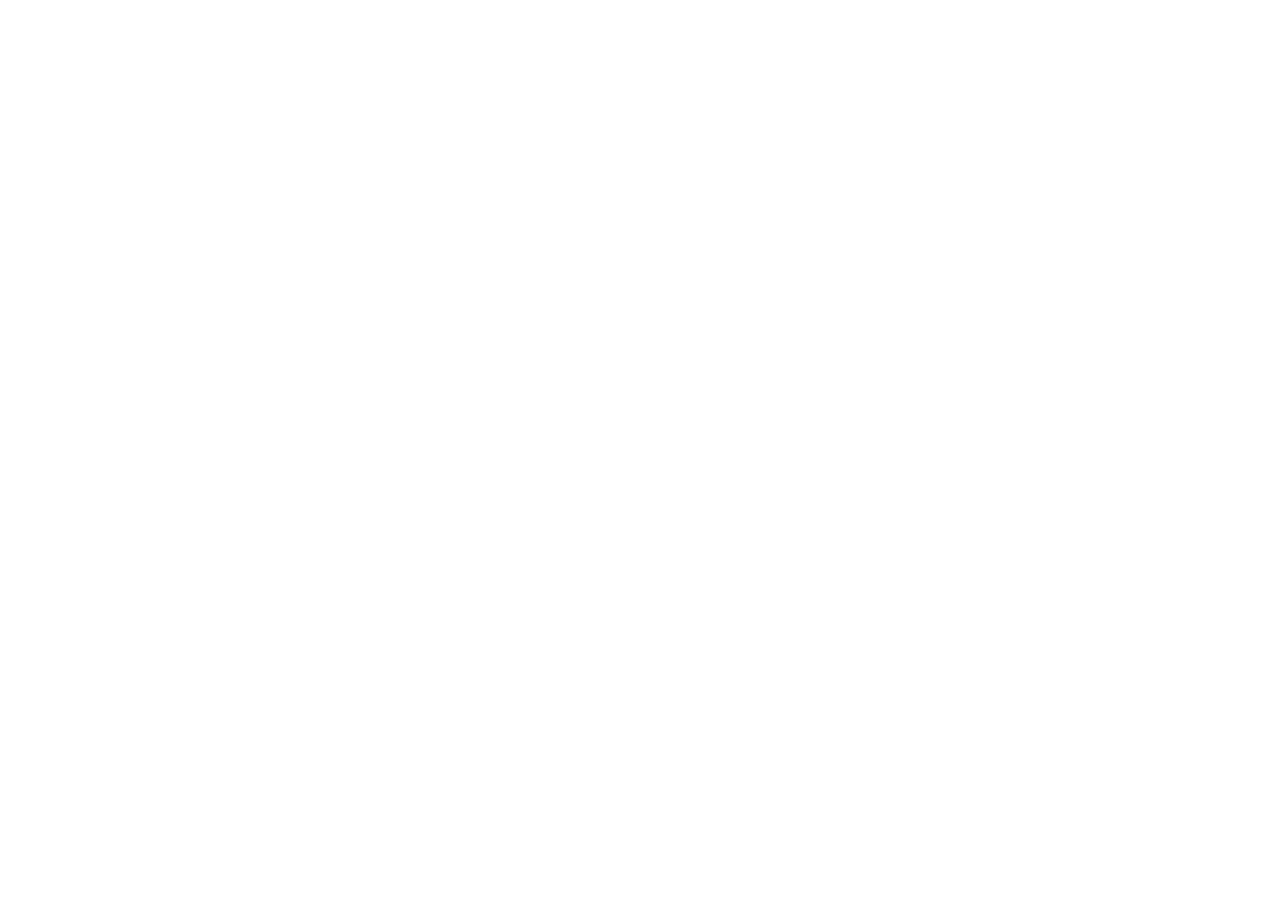
==== index.html @ ac6e1683 "Shuffle" ====
<!DOCTYPE html>
<html lang="en">
  <head>
    <meta charset="utf-8" />
    <link rel="icon" href="%PUBLIC_URL%/favicon.ico" />
    <meta name="viewport" content="width=device-width, initial-scale=1" />
    <meta name="theme-color" content="#000000" />
    <meta
      name="description"
      content="Web site created using the Shuffle Editor"
    />
    <link rel="apple-touch-icon" href="%PUBLIC_URL%/logo192.png" />
    <!--
      manifest.json provides metadata used when your web app is installed on a
      user's mobile device or desktop. See https://developers.google.com/web/fundamentals/web-app-manifest/
    -->
    <link rel="manifest" href="%PUBLIC_URL%/manifest.json" />
    <!--
      Notice the use of %PUBLIC_URL% in the tags above.
      It will be replaced with the URL of the `public` folder during the build.
      Only files inside the `public` folder can be referenced from the HTML.

      Unlike "/favicon.ico" or "favicon.ico", "%PUBLIC_URL%/favicon.ico" will
      work correctly both with client-side routing and a non-root public URL.
      Learn how to configure a non-root public URL by running `npm run build`.
    -->
    <link rel="stylesheet" href="css/bootstrap/bootstrap.min.css">
    <link rel="stylesheet" href="css/bootstrap/bootstrap.min.css">
    <script src="js/main.js"></script>
    <title>React App</title>
  </head>
  <body class="">
    <noscript>You need to enable JavaScript to run this app.</noscript>
    <div id="root" class=""></div>
    <!--
      This HTML file is a template.
      If you open it directly in the browser, you will see an empty page.

      You can add webfonts, meta tags, or analytics to this file.
      The build step will place the bundled scripts into the <body> tag.

      To begin the development, run `npm start` or `yarn start`.
      To create a production bundle, use `npm run build` or `yarn build`.
    -->
    <script src="js/jquery/jquery.min.js"></script>
    <script src="js/popper/popper.min.js"></script>
    <script src="js/bootstrap/bootstrap.min.js"></script>
  </body>
</html>
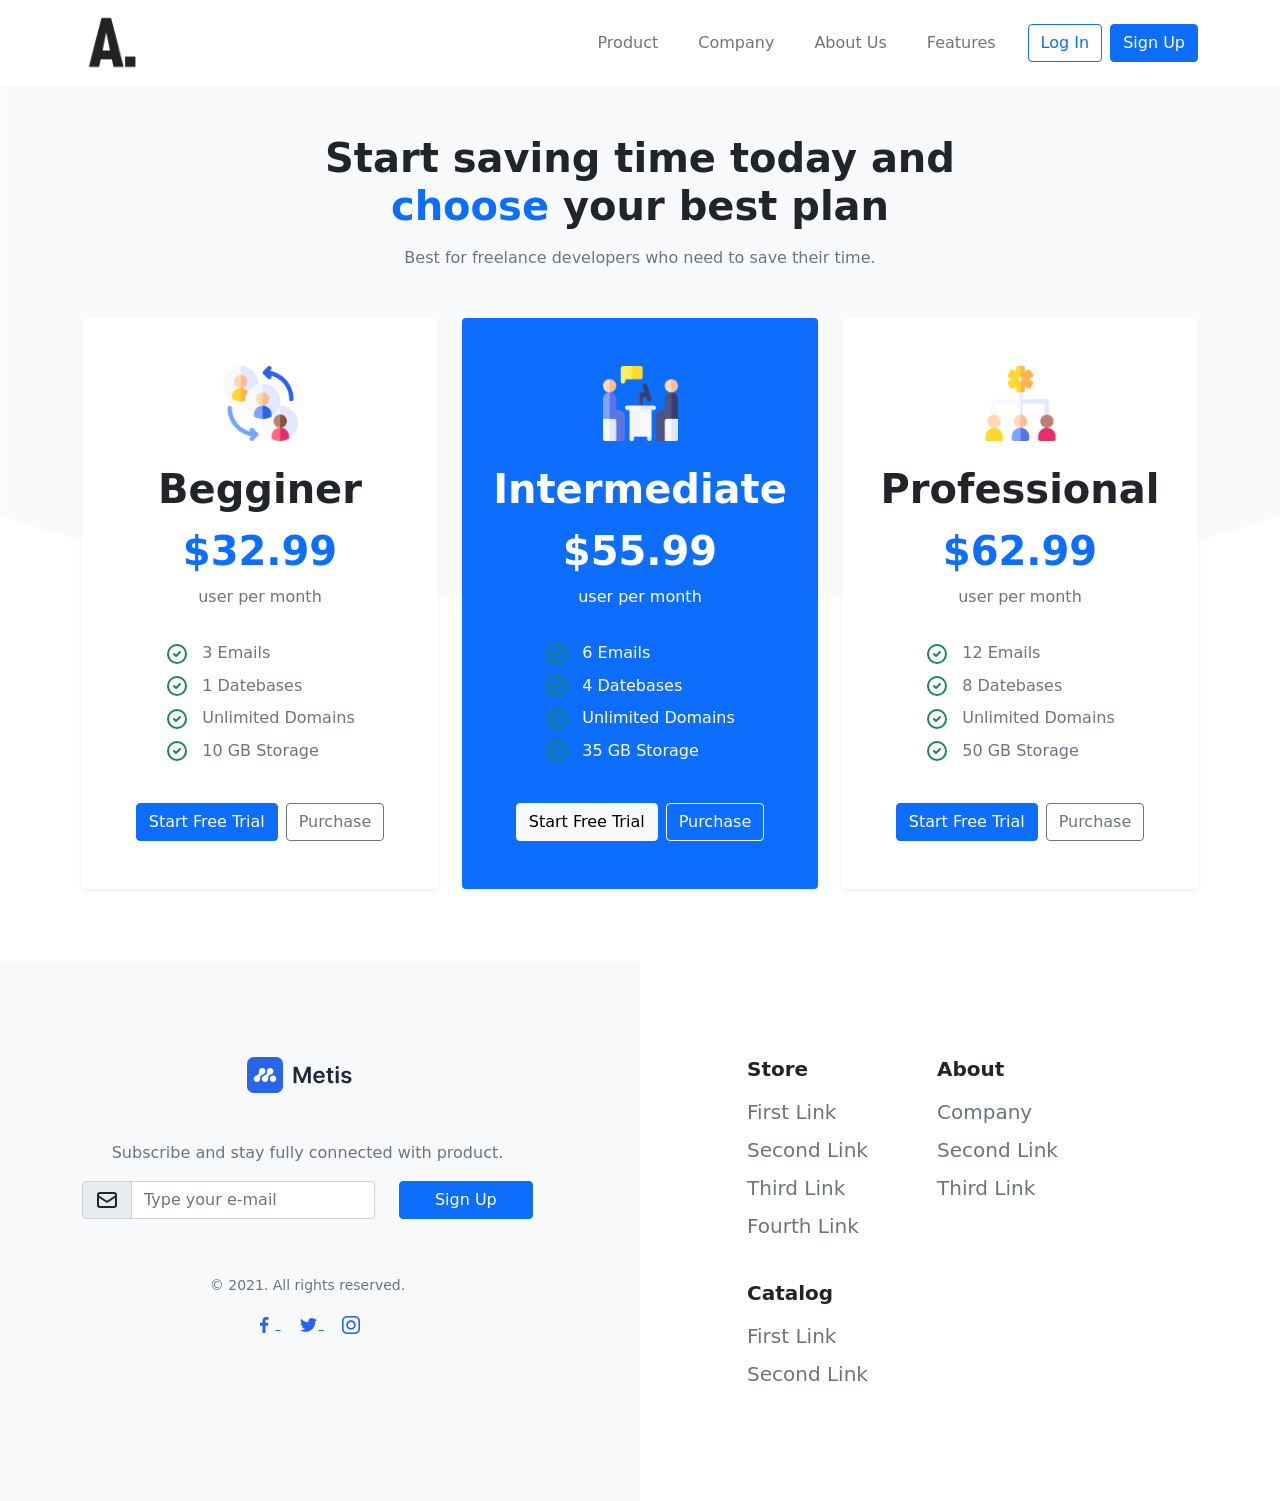
==== commit a379c7fb: "Test" ====
--- a/index.html
+++ b/index.html
@@ -1,49 +1,276 @@
 <!DOCTYPE html>
 <html lang="en">
-  <head>
-    <meta charset="utf-8" />
-    <link rel="icon" href="%PUBLIC_URL%/favicon.ico" />
-    <meta name="viewport" content="width=device-width, initial-scale=1" />
-    <meta name="theme-color" content="#000000" />
-    <meta
-      name="description"
-      content="Web site created using the Shuffle Editor"
-    />
-    <link rel="apple-touch-icon" href="%PUBLIC_URL%/logo192.png" />
-    <!--
-      manifest.json provides metadata used when your web app is installed on a
-      user's mobile device or desktop. See https://developers.google.com/web/fundamentals/web-app-manifest/
-    -->
-    <link rel="manifest" href="%PUBLIC_URL%/manifest.json" />
-    <!--
-      Notice the use of %PUBLIC_URL% in the tags above.
-      It will be replaced with the URL of the `public` folder during the build.
-      Only files inside the `public` folder can be referenced from the HTML.
-
-      Unlike "/favicon.ico" or "favicon.ico", "%PUBLIC_URL%/favicon.ico" will
-      work correctly both with client-side routing and a non-root public URL.
-      Learn how to configure a non-root public URL by running `npm run build`.
-    -->
+<head>
+    <title>Page title</title>
+    <meta charset="utf-8">
+    <meta name="viewport" content="width=device-width, initial-scale=1, shrink-to-fit=no">
     <link rel="stylesheet" href="css/bootstrap/bootstrap.min.css">
-    <link rel="stylesheet" href="css/bootstrap/bootstrap.min.css">
+    <link rel="icon" type="image/png" sizes="32x32" href="shuffle-for-bootstrap.png">
+</head>
+<body>
+    <div class="">
+                        
+      <section>
+        <nav class="navbar navbar-expand-lg navbar-light">
+          <div class="container">
+            <a class="navbar-brand" href="index.html"><img src="images/Favicon.png" alt="AtWorkStudio" width="60"></a>
+            <button class="navbar-toggler" type="button" data-toggle="side-menu" data-target="#sideMenu05" aria-controls="sideMenu05" aria-expanded="false" aria-label="Toggle navigation">
+              <span class="navbar-toggler-icon"></span>
+            </button>
+            <div class="collapse navbar-collapse" id="navbarExample">
+              <ul class="ms-auto me-4 navbar-nav">
+                <li class="nav-item me-4"><a class="nav-link" href="#">Product</a></li>
+                <li class="nav-item me-4"><a class="nav-link" href="company.html">Company</a></li>
+                <li class="nav-item me-4"><a class="nav-link" href="#">About Us</a></li>
+                <li class="nav-item"><a class="nav-link" href="#">Features</a></li>
+              </ul>
+              <div>
+      <a class="btn btn-outline-primary me-2" href="#">Log In</a><a class="btn btn-primary" href="#">Sign Up</a>
+      </div>
+            </div>
+          </div>
+        </nav>
+        <div class="d-none fixed-top top-0 bottom-0" id="sideMenu05">
+          <div class="position-absolute top-0 end-0 bottom-0 start-0 bg-dark" style="opacity: 0.7"></div>
+          <nav class="navbar navbar-light position-absolute top-0 bottom-0 start-0 w-75 pt-3 pb-4 px-4 bg-white" style="overflow-y: auto;">
+            <div class="d-flex flex-column w-100 h-100">
+              <div class="d-flex justify-content-between mb-4">
+                <a href="#"><img src="images/Favicon.png" alt="AtWorkStudio" width="60"></a>
+                <button class="btn-close" type="button" data-toggle="side-menu" data-target="#sideMenu05" aria-controls="sideMenu05" aria-label="Close"></button>
+              </div>
+              <div>
+                <ul class="navbar-nav mb-4">
+                  <li class="nav-item"><a class="nav-link" href="#">Product</a></li>
+                  <li class="nav-item"><a class="nav-link" href="#">Company</a></li>
+                  <li class="nav-item"><a class="nav-link" href="#">About Us</a></li>
+                  <li class="nav-item"><a class="nav-link" href="#">Features</a></li>
+                </ul>
+                <div class="border-top pt-4 mb-5">
+      <a class="btn btn-outline-primary w-100 mb-2" href="#">Log in</a><a class="btn btn-primary w-100" href="#">Sign up</a>
+      </div>
+              </div>
+              <div class="mt-auto">
+                <p>
+                  <span>Get in Touch</span>
+                  <a href="#">info@example.com</a>
+                </p>
+                <a class="me-2" href="#">
+                  <img src="metis-assets/icons/facebook-blue.svg" alt="">
+                </a>
+                <a class="me-2" href="#">
+                  <img src="metis-assets/icons/twitter-blue.svg" alt="">
+                </a>
+                <a class="me-2" href="#">
+                  <img src="metis-assets/icons/instagram-blue.svg" alt="">
+                </a>
+              </div>
+            </div>
+          </nav>
+        </div>
+      </section>
+                        
+      <section class="py-5" style="background-image: url('metis-assets/backgrounds/intersect.svg'); background-size: contain; background-repeat: no-repeat; background-position: top;">
+        <div class="container">
+          <div class="row mb-5">
+            <div class="col-12 col-md-8 col-lg-7 mx-auto text-center">
+              <h2 class="mb-3 fs-1 fw-bold">
+                <span>Start saving time today and</span>
+                <span class="text-primary">choose</span>
+                <span>your best plan</span>
+              </h2>
+              <p class="mb-0 text-muted">Best for freelance developers who need to save their time.</p>
+            </div>
+          </div>
+          <div class="row">
+            <div class="col-12 col-md-6 col-lg-4 mb-4">
+              <div class="px-3 py-5 text-center bg-white rounded shadow-sm">
+                <img class="mb-4 img-fluid mx-auto" width="75" height="75" src="metis-assets/illustrations/people.png" alt="">
+                <h3 class="mb-2 fs-1 fw-bold">Begginer</h3>
+                <span class="fs-1 fw-bold text-primary">$32.99</span>
+                <p class="mt-1 text-muted">user per month</p>
+                <div class="my-4 py-2 d-flex justify-content-center">
+                  <ul class="list-unstyled text-start text-muted mb-0">
+                    <li class="mb-2">
+                      <svg class="me-2 text-success" width="24" height="24" xmlns="http://www.w3.org/2000/svg" fill="none" viewbox="0 0 24 24" stroke="currentColor">
+                        <path stroke-linecap="round" stroke-linejoin="round" stroke-width="2" d="M9 12l2 2 4-4m6 2a9 9 0 11-18 0 9 9 0 0118 0z"></path>
+                      </svg>
+                      <span>3 Emails</span>
+                    </li>
+                    <li class="mb-2">
+                      <svg class="me-2 text-success" width="24" height="24" xmlns="http://www.w3.org/2000/svg" fill="none" viewbox="0 0 24 24" stroke="currentColor">
+                        <path stroke-linecap="round" stroke-linejoin="round" stroke-width="2" d="M9 12l2 2 4-4m6 2a9 9 0 11-18 0 9 9 0 0118 0z"></path>
+                      </svg>
+                      <span>1 Datebases</span>
+                    </li>
+                    <li class="mb-2">
+                      <svg class="me-2 text-success" width="24" height="24" xmlns="http://www.w3.org/2000/svg" fill="none" viewbox="0 0 24 24" stroke="currentColor">
+                        <path stroke-linecap="round" stroke-linejoin="round" stroke-width="2" d="M9 12l2 2 4-4m6 2a9 9 0 11-18 0 9 9 0 0118 0z"></path>
+                      </svg>
+                      <span>Unlimited Domains</span>
+                    </li>
+                    <li class="mb-2">
+                      <svg class="me-2 text-success" width="24" height="24" xmlns="http://www.w3.org/2000/svg" fill="none" viewbox="0 0 24 24" stroke="currentColor">
+                        <path stroke-linecap="round" stroke-linejoin="round" stroke-width="2" d="M9 12l2 2 4-4m6 2a9 9 0 11-18 0 9 9 0 0118 0z"></path>
+                      </svg>
+                      <span>10 GB Storage</span>
+                    </li>
+                  </ul>
+                </div>
+                <div><a class="btn btn-primary me-2" href="#">Start Free Trial</a><a class="btn btn-outline-secondary" href="#">Purchase</a></div>
+              </div>
+            </div>
+            <div class="col-12 col-md-6 col-lg-4 mb-4">
+              <div class="px-3 py-5 text-center text-white bg-primary rounded shadow-sm">
+                <img class="mb-4 img-fluid mx-auto" width="75" height="75" src="metis-assets/illustrations/job-interview.png" alt="">
+                <h3 class="mb-2 fs-1 fw-bold">Intermediate</h3>
+                <span class="fs-1 fw-bold">$55.99</span>
+                <p class="mt-1">user per month</p>
+                <div class="my-4 py-2 d-flex justify-content-center">
+                  <ul class="list-unstyled text-start mb-0">
+                    <li class="mb-2">
+                      <svg class="me-2 text-success" width="24" height="24" xmlns="http://www.w3.org/2000/svg" fill="none" viewbox="0 0 24 24" stroke="currentColor">
+                        <path stroke-linecap="round" stroke-linejoin="round" stroke-width="2" d="M9 12l2 2 4-4m6 2a9 9 0 11-18 0 9 9 0 0118 0z"></path>
+                      </svg>
+                      <span>6 Emails</span>
+                    </li>
+                    <li class="mb-2">
+                      <svg class="me-2 text-success" width="24" height="24" xmlns="http://www.w3.org/2000/svg" fill="none" viewbox="0 0 24 24" stroke="currentColor">
+                        <path stroke-linecap="round" stroke-linejoin="round" stroke-width="2" d="M9 12l2 2 4-4m6 2a9 9 0 11-18 0 9 9 0 0118 0z"></path>
+                      </svg>
+                      <span>4 Datebases</span>
+                    </li>
+                    <li class="mb-2">
+                      <svg class="me-2 text-success" width="24" height="24" xmlns="http://www.w3.org/2000/svg" fill="none" viewbox="0 0 24 24" stroke="currentColor">
+                        <path stroke-linecap="round" stroke-linejoin="round" stroke-width="2" d="M9 12l2 2 4-4m6 2a9 9 0 11-18 0 9 9 0 0118 0z"></path>
+                      </svg>
+                      <span>Unlimited Domains</span>
+                    </li>
+                    <li class="mb-2">
+                      <svg class="me-2 text-success" width="24" height="24" xmlns="http://www.w3.org/2000/svg" fill="none" viewbox="0 0 24 24" stroke="currentColor">
+                        <path stroke-linecap="round" stroke-linejoin="round" stroke-width="2" d="M9 12l2 2 4-4m6 2a9 9 0 11-18 0 9 9 0 0118 0z"></path>
+                      </svg>
+                      <span>35 GB Storage</span>
+                    </li>
+                  </ul>
+                </div>
+                <div><a class="btn btn-light me-2" href="#">Start Free Trial</a><a class="btn btn-outline-light" href="#">Purchase</a></div>
+              </div>
+            </div>
+            <div class="col-12 col-lg-4 mb-4">
+              <div class="px-3 py-5 text-center bg-white rounded shadow-sm">
+                <img class="mb-4 img-fluid mx-auto" width="75" height="75" src="metis-assets/illustrations/team-management.png" alt="">
+                <h3 class="mb-2 fs-1 fw-bold">Professional</h3>
+                <span class="fs-1 fw-bold text-primary">$62.99</span>
+                <p class="mt-1 text-muted">user per month</p>
+                <div class="my-4 py-2 d-flex justify-content-center">
+                  <ul class="list-unstyled text-start text-muted mb-0">
+                    <li class="mb-2">
+                      <svg class="me-2 text-success" width="24" height="24" xmlns="http://www.w3.org/2000/svg" fill="none" viewbox="0 0 24 24" stroke="currentColor">
+                        <path stroke-linecap="round" stroke-linejoin="round" stroke-width="2" d="M9 12l2 2 4-4m6 2a9 9 0 11-18 0 9 9 0 0118 0z"></path>
+                      </svg>
+                      <span>12 Emails</span>
+                    </li>
+                    <li class="mb-2">
+                      <svg class="me-2 text-success" width="24" height="24" xmlns="http://www.w3.org/2000/svg" fill="none" viewbox="0 0 24 24" stroke="currentColor">
+                        <path stroke-linecap="round" stroke-linejoin="round" stroke-width="2" d="M9 12l2 2 4-4m6 2a9 9 0 11-18 0 9 9 0 0118 0z"></path>
+                      </svg>
+                      <span>8 Datebases</span>
+                    </li>
+                    <li class="mb-2">
+                      <svg class="me-2 text-success" width="24" height="24" xmlns="http://www.w3.org/2000/svg" fill="none" viewbox="0 0 24 24" stroke="currentColor">
+                        <path stroke-linecap="round" stroke-linejoin="round" stroke-width="2" d="M9 12l2 2 4-4m6 2a9 9 0 11-18 0 9 9 0 0118 0z"></path>
+                      </svg>
+                      <span>Unlimited Domains</span>
+                    </li>
+                    <li class="mb-2">
+                      <svg class="me-2 text-success" width="24" height="24" xmlns="http://www.w3.org/2000/svg" fill="none" viewbox="0 0 24 24" stroke="currentColor">
+                        <path stroke-linecap="round" stroke-linejoin="round" stroke-width="2" d="M9 12l2 2 4-4m6 2a9 9 0 11-18 0 9 9 0 0118 0z"></path>
+                      </svg>
+                      <span>50 GB Storage</span>
+                    </li>
+                  </ul>
+                </div>
+                <div><a class="btn btn-primary me-2" href="#">Start Free Trial</a><a class="btn btn-outline-secondary" href="#">Purchase</a></div>
+              </div>
+            </div>
+          </div>
+        </div>
+      </section>
+                        
+      <section class="position-relative h-100">
+        <div class="d-none d-lg-block position-absolute top-0 right-0 bottom-0 col-6 ms-auto bg-light"></div>
+        <div class="container">
+          <div class="position-relative row py-5 pr-lg-5">
+            
+            <div class="col-12 col-md-8 col-lg-5 pt-lg-5 mx-auto mx-lg-0 text-center text-lg-left">
+              <a class="navbar-brand" href="#">
+                <img class="img-fluid" src="metis-assets/logos/metis/metis.svg" alt="" width="106">
+              </a>
+              <p class="mt-5 text-muted text-lg-left">Subscribe and stay fully connected with product.</p>
+              <div class="row mb-5">
+                <div class="col-12 col-lg-8">
+                  <div class="input-group mb-2">
+                    <span class="input-group-text">
+                      <svg width="24" height="24" fill="none" stroke="currentColor" viewbox="0 0 24 24" xmlns="http://www.w3.org/2000/svg">
+                        <path stroke-linecap="round" stroke-linejoin="round" stroke-width="2" d="M3 8l7.89 5.26a2 2 0 002.22 0L21 8M5 19h14a2 2 0 002-2V7a2 2 0 00-2-2H5a2 2 0 00-2 2v10a2 2 0 002 2z"></path>
+                      </svg>
+                    </span>
+                    <input class="form-control" type="text" placeholder="Type your e-mail">
+                  </div>
+                </div>
+                <div class="col-12 col-lg-4">
+                  <button class="w-100 w-lg-auto btn btn-primary" type="submit">Sign Up</button>
+                </div>
+              </div>
+              <div class="row">
+                <p class="small text-muted mb-3">© 2021. All rights reserved.</p>
+                <div>
+                  <a class="me-3" href="#">
+                    <img class="img-fluid" src="metis-assets/icons/facebook-blue.svg" alt="">
+                  </a>
+                  <a class="me-3" href="#">
+                    <img class="img-fluid" src="metis-assets/icons/twitter-blue.svg" alt="">
+                  </a>
+                  <a href="#">
+                    <img class="img-fluid" src="metis-assets/icons/instagram-blue.svg" alt="">
+                  </a>
+                </div>
+              </div>
+            </div>
+      <div class="col-12 col-lg-4 offset-lg-2 mt-5 mt-lg-0 py-5">
+              <div class="row pl-lg-5">
+                <div class="col-6 mb-4">
+                  <h5 class="mb-3 fw-bold">Store</h5>
+                  <ul class="list-unstyled">
+                    <li class="mb-2"><a class="fs-5 text-decoration-none text-muted" href="#">First Link</a></li>
+                    <li class="mb-2"><a class="fs-5 text-decoration-none text-muted" href="#">Second Link</a></li>
+                    <li class="mb-2"><a class="fs-5 text-decoration-none text-muted" href="#">Third Link</a></li>
+                    <li class="mb-2"><a class="fs-5 text-decoration-none text-muted" href="#">Fourth Link</a></li>
+                  </ul>
+                </div>
+                <div class="col-6 mb-4">
+                  <h5 class="mb-3 fw-bold">About</h5>
+                  <ul class="list-unstyled">
+                    <li class="mb-2"><a class="fs-5 text-decoration-none text-muted" href="company.html">Company
+      </a></li>
+                    <li class="mb-2"><a class="fs-5 text-decoration-none text-muted" href="#">Second Link</a></li>
+                    <li class="mb-2"><a class="fs-5 text-decoration-none text-muted" href="#">Third Link</a></li>
+                  </ul>
+                </div>
+                <div class="col-6 col-lg-auto">
+                  <h5 class="mb-3 fw-bold">Catalog</h5>
+                  <ul class="list-unstyled">
+                    <li class="mb-2"><a class="fs-5 text-decoration-none text-muted" href="#">First Link</a></li>
+                    <li class="mb-2"><a class="fs-5 text-decoration-none text-muted" href="#">Second Link</a></li>
+                  </ul>
+                </div>
+              </div>
+            </div>
+          </div>
+        </div>
+      </section>
+            </div>
+    <script src="js/bootstrap/bootstrap.bundle.min.js"></script>
     <script src="js/main.js"></script>
-    <title>React App</title>
-  </head>
-  <body class="">
-    <noscript>You need to enable JavaScript to run this app.</noscript>
-    <div id="root" class=""></div>
-    <!--
-      This HTML file is a template.
-      If you open it directly in the browser, you will see an empty page.
-
-      You can add webfonts, meta tags, or analytics to this file.
-      The build step will place the bundled scripts into the <body> tag.
-
-      To begin the development, run `npm start` or `yarn start`.
-      To create a production bundle, use `npm run build` or `yarn build`.
-    -->
-    <script src="js/jquery/jquery.min.js"></script>
-    <script src="js/popper/popper.min.js"></script>
-    <script src="js/bootstrap/bootstrap.min.js"></script>
-  </body>
+</body>
 </html>
